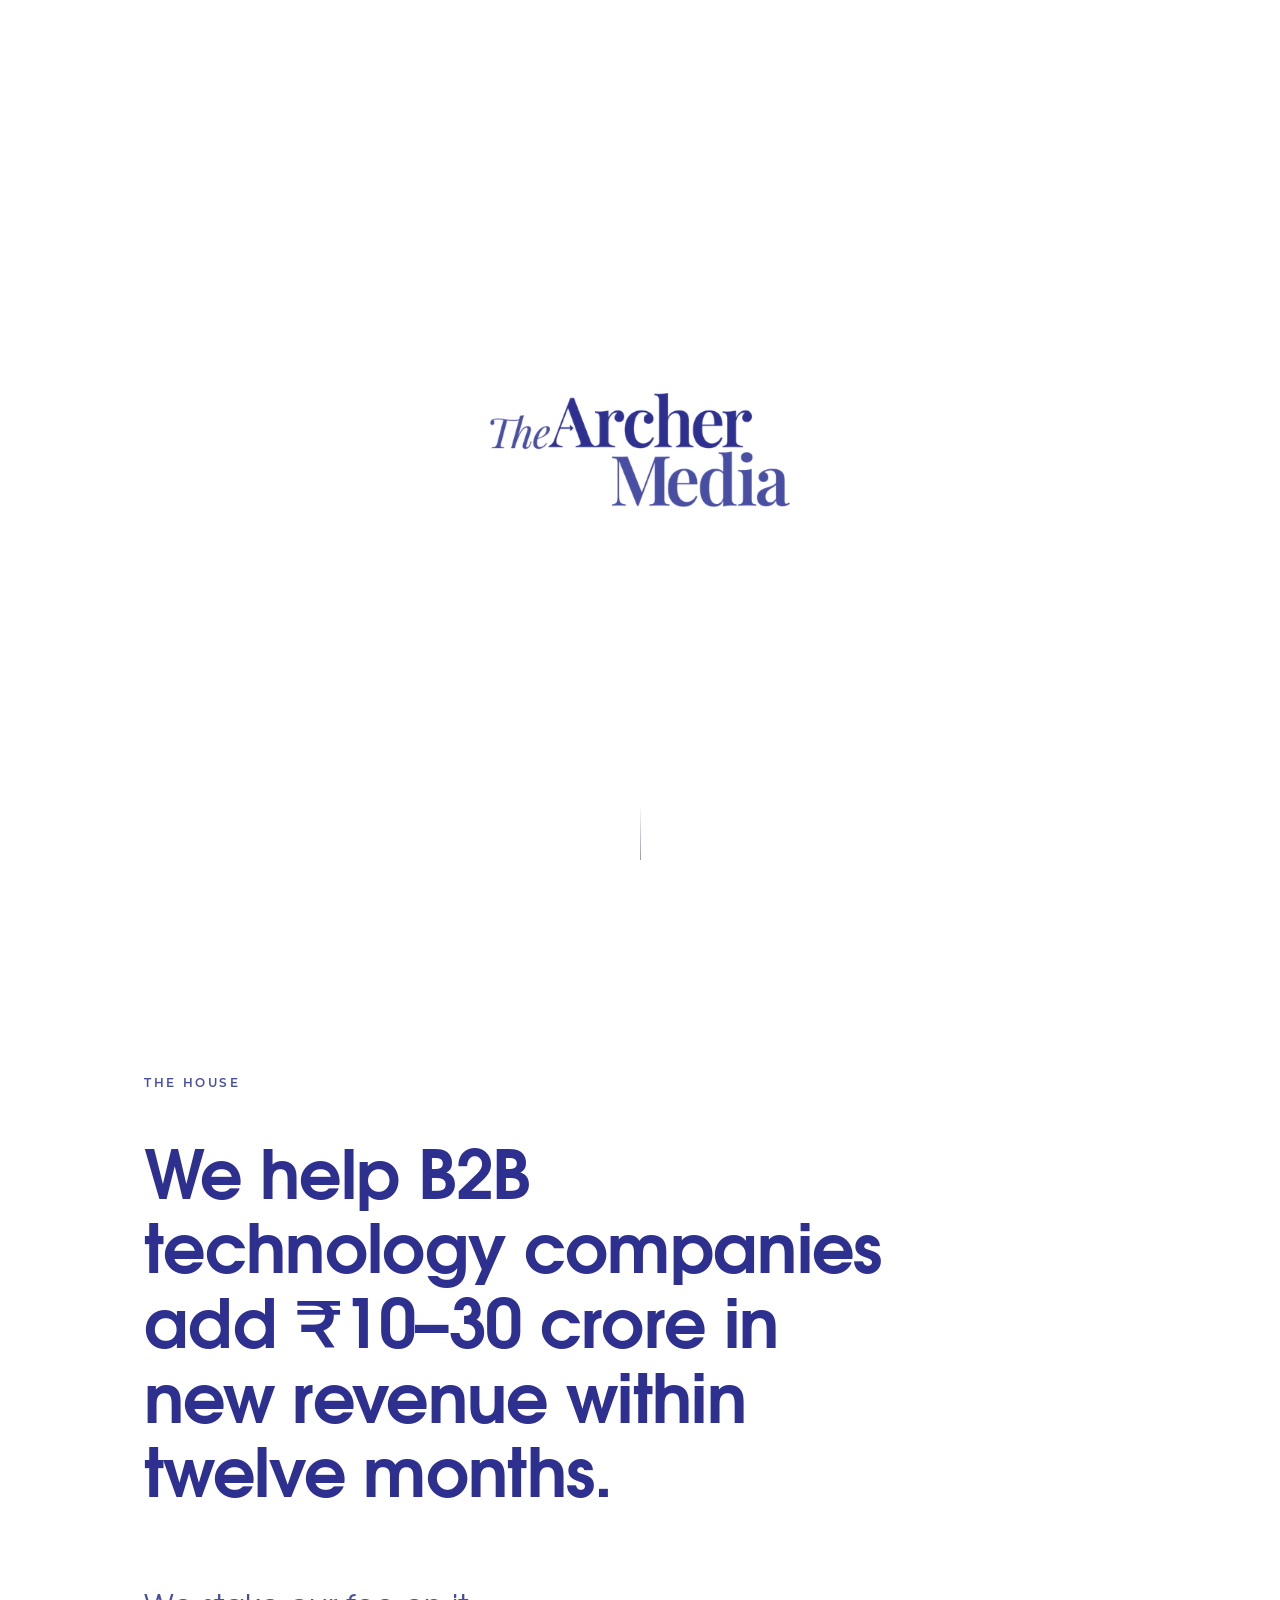
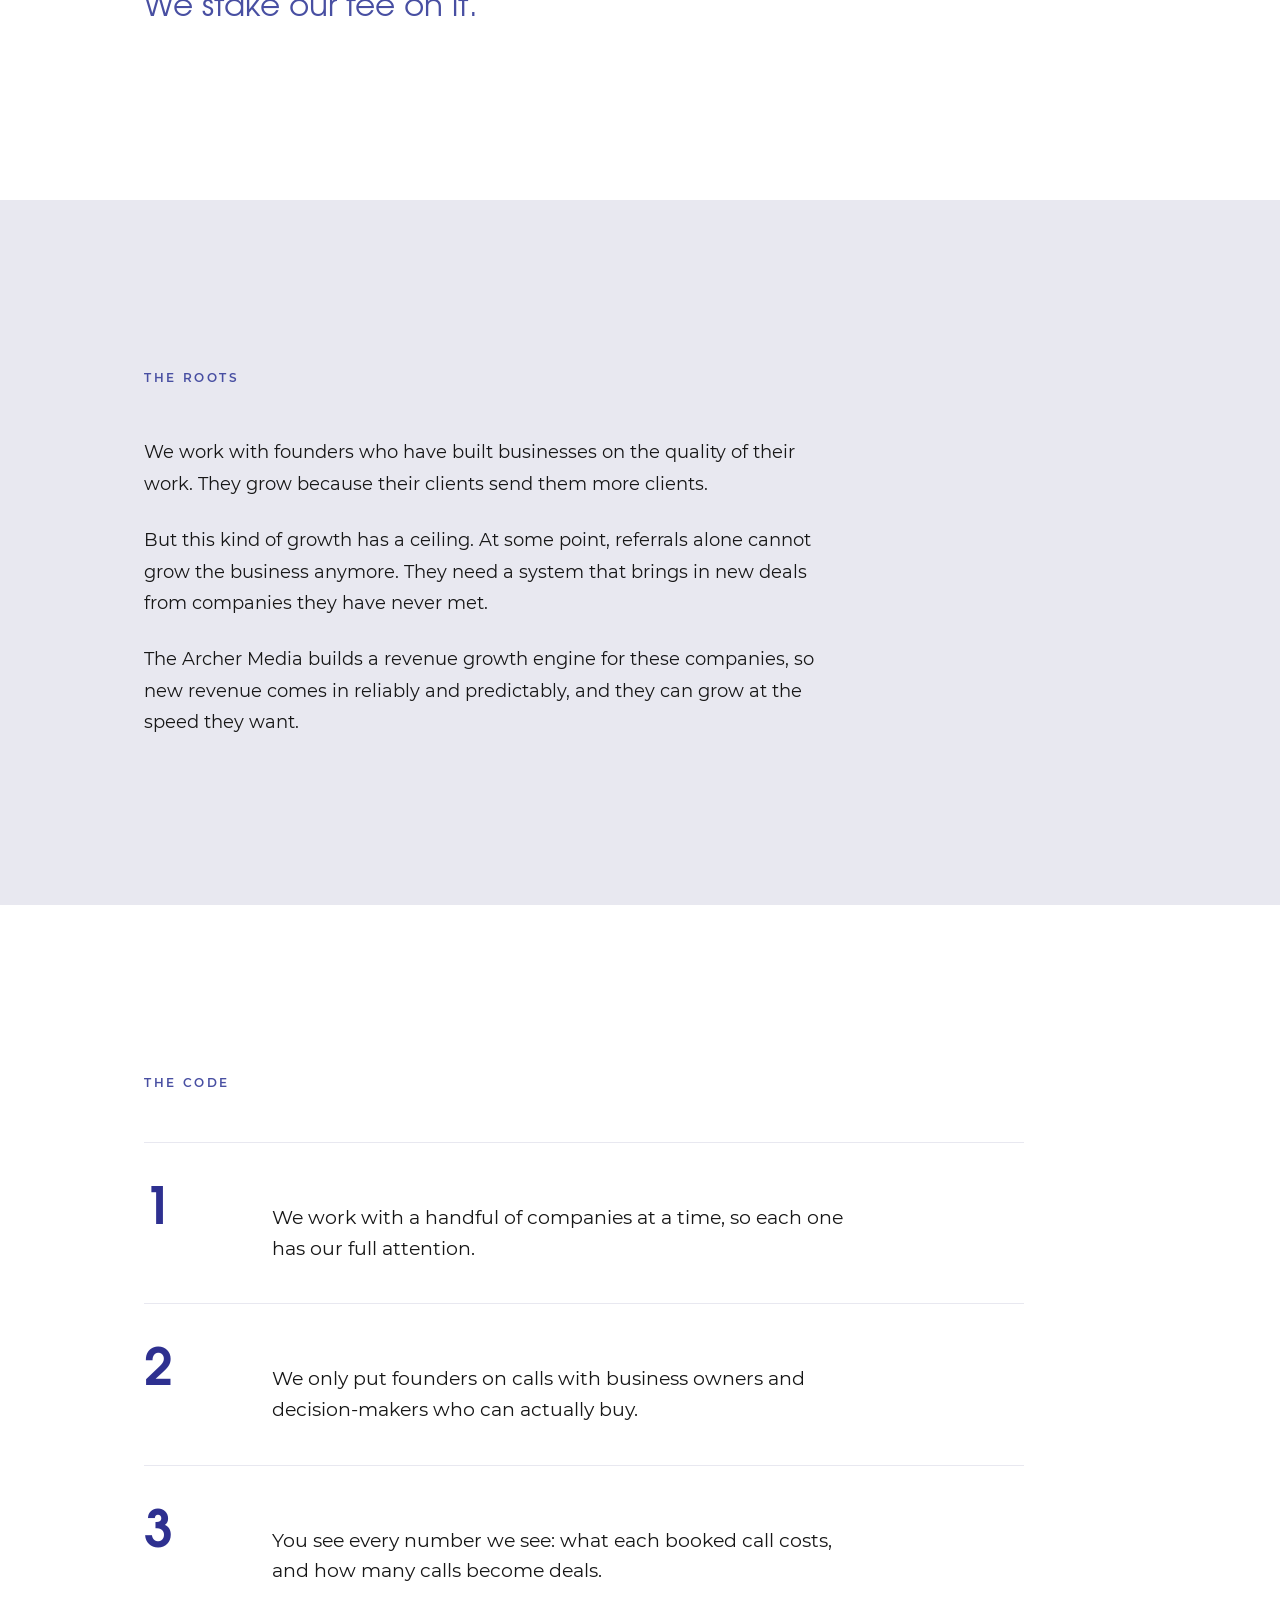
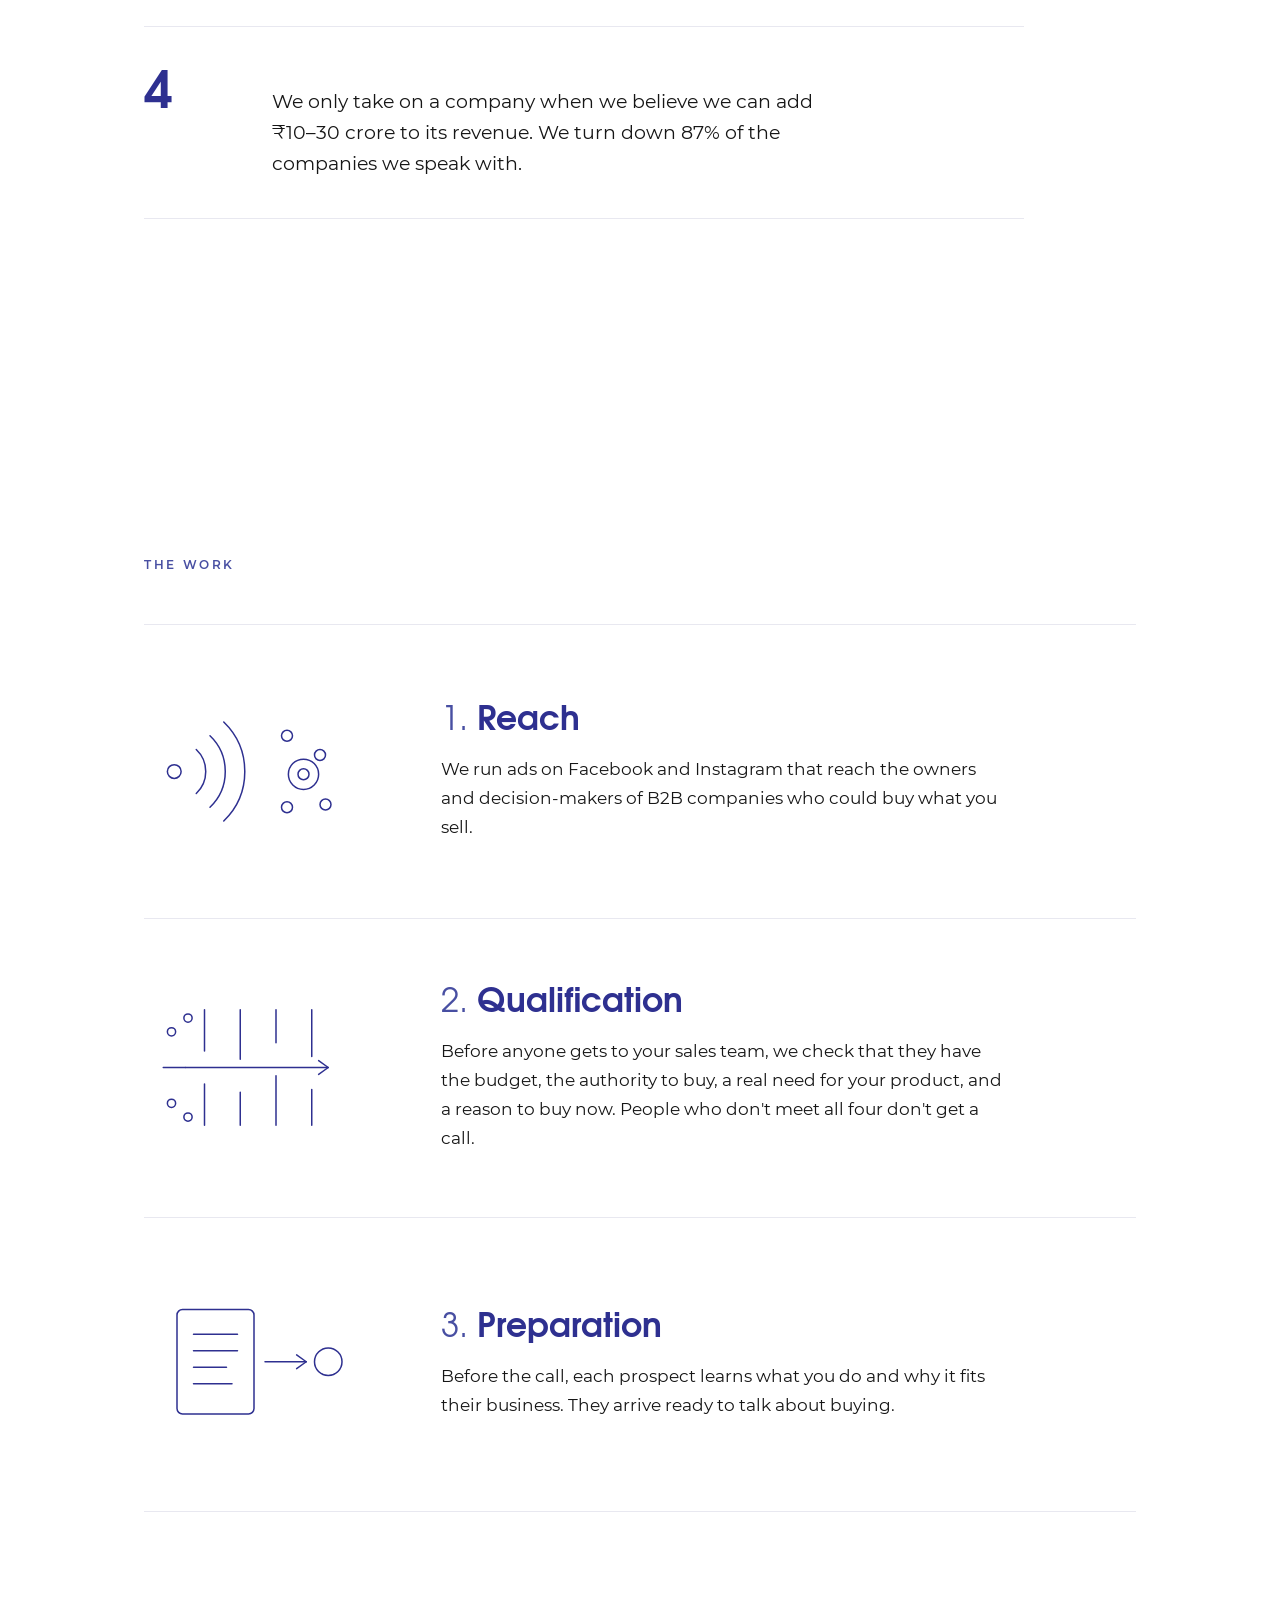
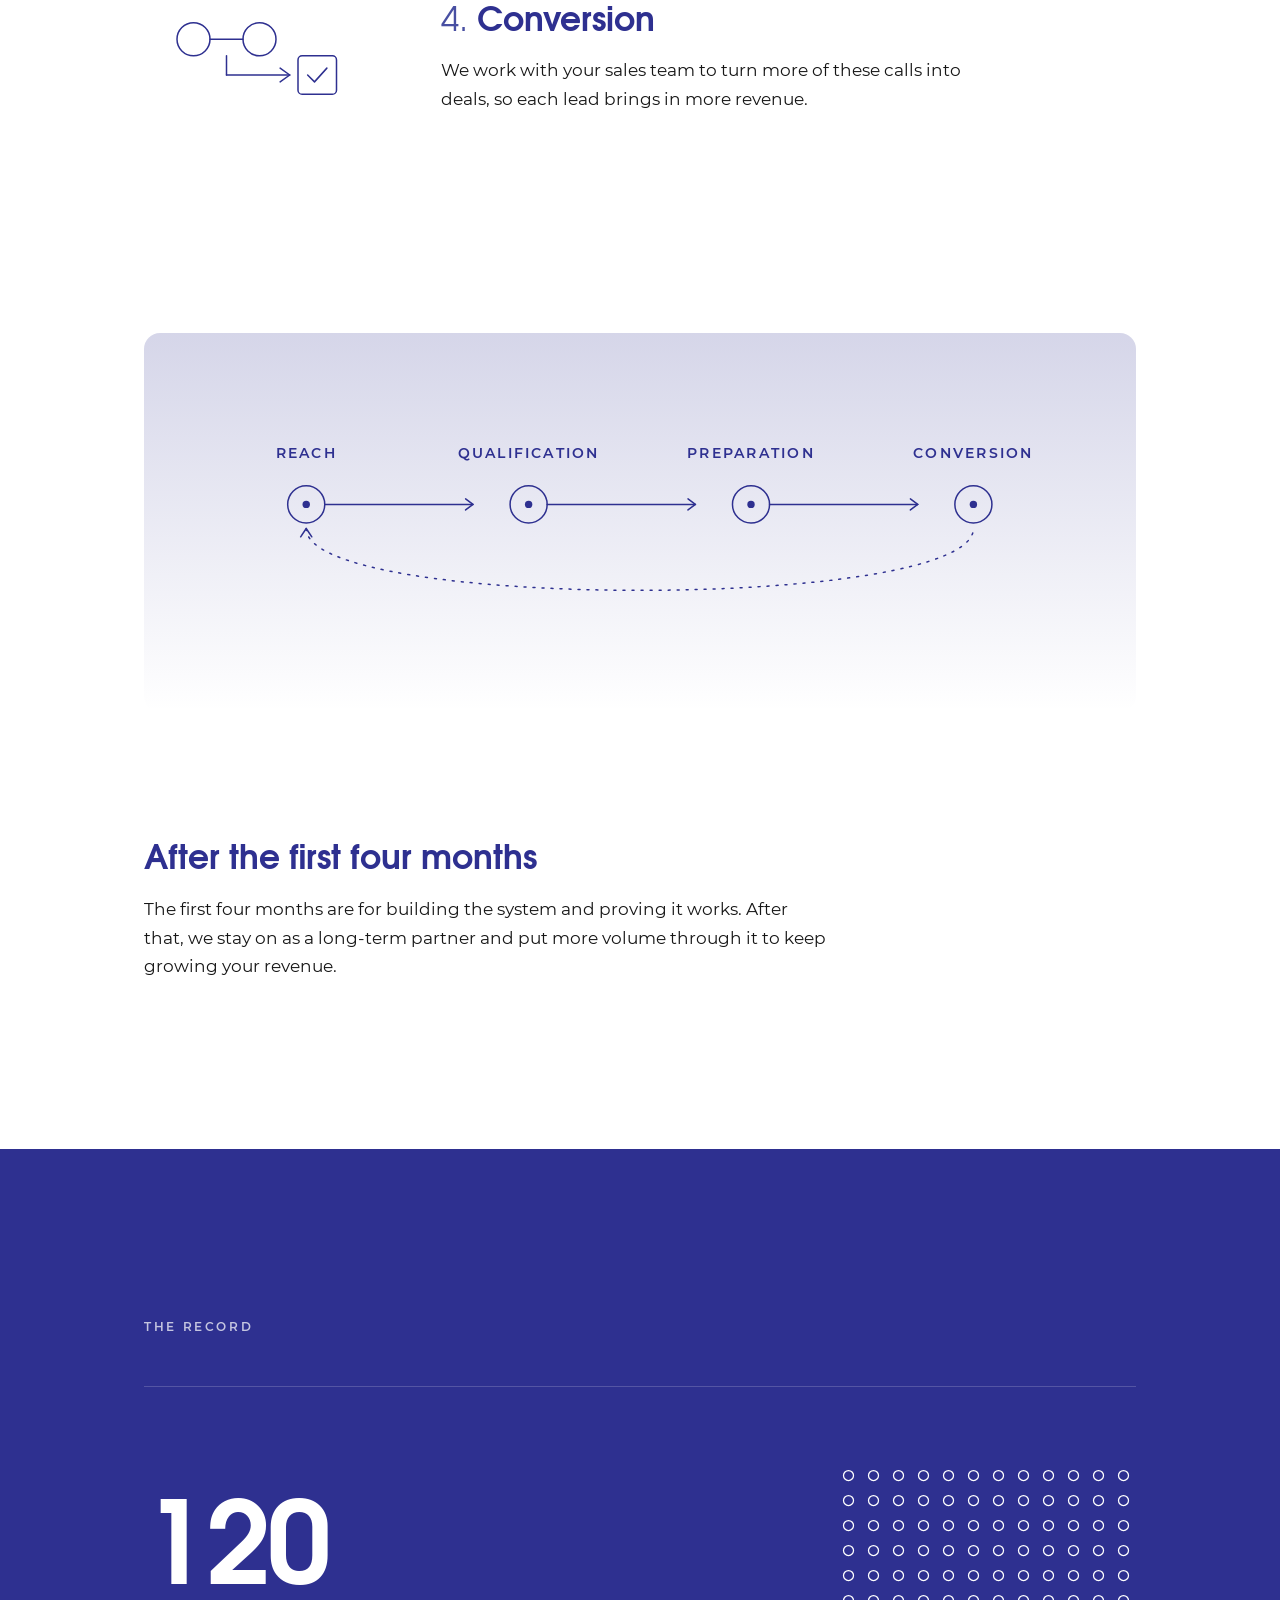
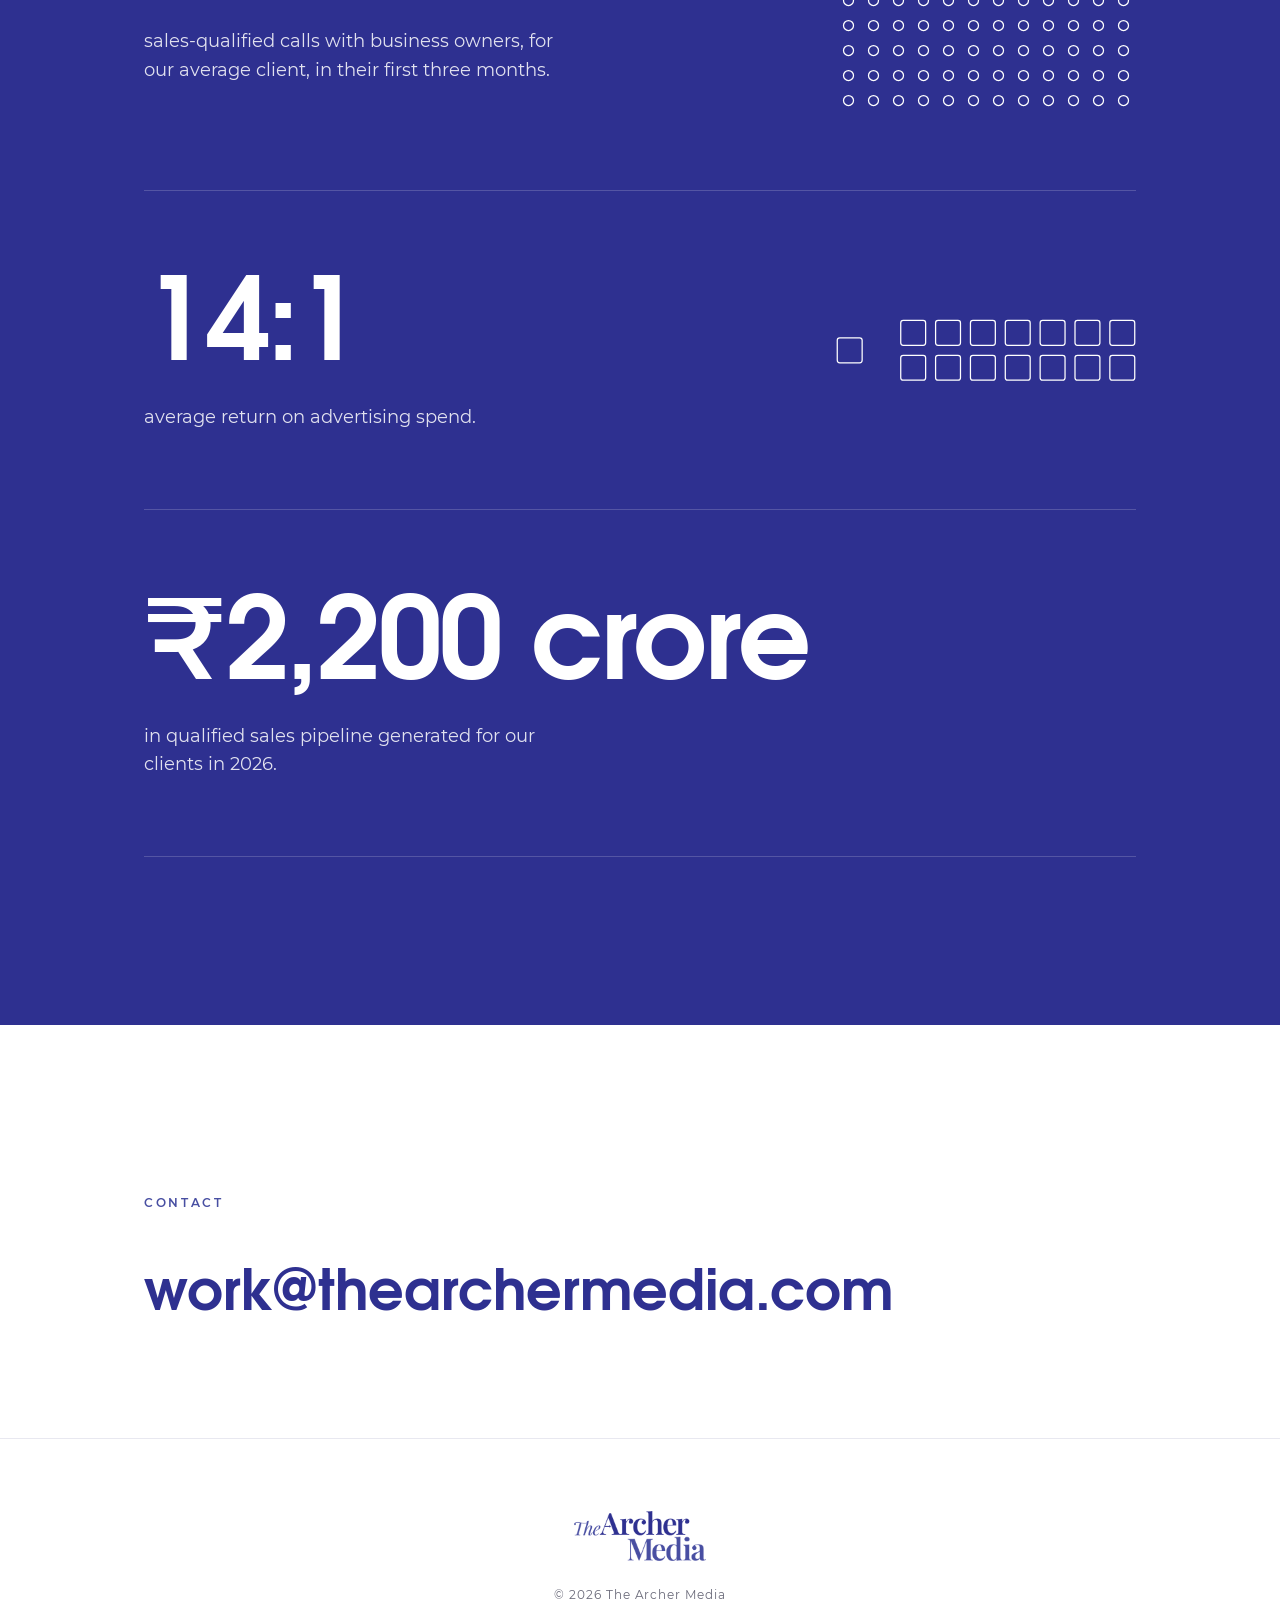
==== site/index.html @ 0aea08b3 "Add The Archer Media website Static single page built on the brand system: threshold, the house, the" ====
<!doctype html>
<html lang="en-IN">
<head>
  <meta charset="utf-8">
  <meta name="viewport" content="width=device-width, initial-scale=1">
  <title>The Archer Media</title>
  <meta name="description" content="We help B2B technology companies add ₹10–30 crore in new revenue within twelve months.">
  <link rel="preload" href="fonts/Evolventa-Bold.woff" as="font" type="font/woff" crossorigin>
  <link rel="preload" href="fonts/Montserrat-Regular.woff2" as="font" type="font/woff2" crossorigin>
  <link rel="stylesheet" href="styles.css">
  <script>document.documentElement.classList.add('js');</script>
</head>
<body>

  <!-- 0. Threshold -->
  <header class="threshold">
    <h1 class="threshold__mark">
      <img src="assets/logo.png" alt="The Archer Media" width="400" height="151">
    </h1>
    <span class="threshold__cue" aria-hidden="true"></span>
  </header>

  <main>

    <!-- 1. The house -->
    <section class="section section--house" aria-labelledby="house-title">
      <div class="container reveal">
        <p class="eyebrow">The house</p>
        <h2 id="house-title" class="statement">We help B2B technology companies add <span class="nowrap">₹10–30&nbsp;crore</span> in new revenue within twelve&nbsp;months.</h2>
        <p class="commitment">We stake our fee on it.</p>
      </div>
    </section>

    <!-- 2. The roots -->
    <section class="section section--tint" aria-labelledby="roots-title">
      <div class="container reveal">
        <p class="eyebrow" id="roots-title">The roots</p>
        <div class="prose">
          <p>We work with founders who have built businesses on the quality of their work. They grow because their clients send them more clients.</p>
          <p>But this kind of growth has a ceiling. At some point, referrals alone cannot grow the business anymore. They need a system that brings in new deals from companies they have never met.</p>
          <p>The Archer Media builds a revenue growth engine for these companies, so new revenue comes in reliably and predictably, and they can grow at the speed they want.</p>
        </div>
      </div>
    </section>

    <!-- 3. The code -->
    <section class="section" aria-labelledby="code-title">
      <div class="container reveal">
        <p class="eyebrow" id="code-title">The code</p>
        <ol class="code">
          <li><span class="code__num" aria-hidden="true">1</span><p>We work with a handful of companies at a time, so each one has our full attention.</p></li>
          <li><span class="code__num" aria-hidden="true">2</span><p>We only put founders on calls with business owners and decision-makers who can actually buy.</p></li>
          <li><span class="code__num" aria-hidden="true">3</span><p>You see every number we see: what each booked call costs, and how many calls become deals.</p></li>
          <li><span class="code__num" aria-hidden="true">4</span><p>We only take on a company when we believe we can add <span class="nowrap">₹10–30&nbsp;crore</span> to its revenue. We turn down 87% of the companies we speak with.</p></li>
        </ol>
      </div>
    </section>

    <!-- 4. The work -->
    <section class="section section--work" aria-labelledby="work-title">
      <div class="container">
        <p class="eyebrow reveal" id="work-title">The work</p>

        <ol class="stages">
          <li class="stage reveal">
            <svg class="drawing" viewBox="0 0 160 120" aria-hidden="true">
              <!-- Reach: a source sending out arcs toward a field of companies, one of which is singled out -->
              <circle cx="22" cy="60" r="5"/>
              <path d="M38 44a22 22 0 0 1 0 32"/>
              <path d="M48 34a36 36 0 0 1 0 52"/>
              <path d="M58 24a50 50 0 0 1 0 72"/>
              <circle cx="104" cy="34" r="4"/>
              <circle cx="128" cy="48" r="4"/>
              <circle cx="104" cy="86" r="4"/>
              <circle cx="132" cy="84" r="4"/>
              <circle cx="116" cy="62" r="4"/>
              <circle cx="116" cy="62" r="11"/>
            </svg>
            <div class="stage__text">
              <h3><span class="stage__num">1.</span> Reach</h3>
              <p>We run ads on Facebook and Instagram that reach the owners and decision-makers of B2B companies who could buy what you sell.</p>
            </div>
          </li>

          <li class="stage reveal">
            <svg class="drawing" viewBox="0 0 160 120" aria-hidden="true">
              <!-- Qualification: four gates; only one path passes through all four -->
              <path d="M44 18v30M44 72v30"/>
              <path d="M70 18v36M70 78v24"/>
              <path d="M96 18v24M96 66v36"/>
              <path d="M122 18v34M122 76v26"/>
              <path d="M14 60h16"/>
              <path d="M30 60h104" class="drawing__path"/>
              <path d="M134 60l-7-5M134 60l-7 5"/>
              <circle cx="20" cy="34" r="3"/>
              <circle cx="20" cy="86" r="3"/>
              <circle cx="32" cy="24" r="3"/>
              <circle cx="32" cy="96" r="3"/>
            </svg>
            <div class="stage__text">
              <h3><span class="stage__num">2.</span> Qualification</h3>
              <p>Before anyone gets to your sales team, we check that they have the budget, the authority to buy, a real need for your product, and a reason to buy now. People who don't meet all four don't get a call.</p>
            </div>
          </li>

          <li class="stage reveal">
            <svg class="drawing" viewBox="0 0 160 120" aria-hidden="true">
              <!-- Preparation: a page of understanding passed to the prospect -->
              <rect x="24" y="20" width="56" height="76" rx="4"/>
              <path d="M36 38h32M36 50h32M36 62h24M36 74h28"/>
              <path d="M88 58h30"/>
              <path d="M118 58l-7-5M118 58l-7 5"/>
              <circle cx="134" cy="58" r="10"/>
            </svg>
            <div class="stage__text">
              <h3><span class="stage__num">3.</span> Preparation</h3>
              <p>Before the call, each prospect learns what you do and why it fits their business. They arrive ready to talk about buying.</p>
            </div>
          </li>

          <li class="stage reveal">
            <svg class="drawing" viewBox="0 0 160 120" aria-hidden="true">
              <!-- Conversion: a call between two parties becomes a deal -->
              <circle cx="36" cy="46" r="12"/>
              <circle cx="84" cy="46" r="12"/>
              <path d="M48 46h24"/>
              <path d="M60 58v14"/>
              <path d="M60 72h46"/>
              <path d="M106 72l-7-5M106 72l-7 5"/>
              <rect x="112" y="58" width="28" height="28" rx="3"/>
              <path d="M119 72l5 5 9-10"/>
            </svg>
            <div class="stage__text">
              <h3><span class="stage__num">4.</span> Conversion</h3>
              <p>We work with your sales team to turn more of these calls into deals, so each lead brings in more revenue.</p>
            </div>
          </li>
        </ol>

        <div class="mechanism reveal">
          <!-- The whole engine: four stations on one line, with the return loop for ongoing volume -->
          <svg class="mechanism__wide drawing" viewBox="0 0 960 220" role="img" aria-label="Reach, Qualification, Preparation and Conversion connected in one line, with a loop from Conversion back to Reach.">
            <path d="M120 116 C 120 205, 840 205, 840 116" class="drawing__loop"/>
            <path d="M120 116l-6 9M120 116l6 9"/>
            <path d="M140 90h160M380 90h160M620 90h160"/>
            <path d="M300 90l-8-6M300 90l-8 6M540 90l-8-6M540 90l-8 6M780 90l-8-6M780 90l-8 6"/>
            <circle cx="120" cy="90" r="20"/>
            <circle cx="360" cy="90" r="20"/>
            <circle cx="600" cy="90" r="20"/>
            <circle cx="840" cy="90" r="20"/>
            <circle cx="120" cy="90" r="4" class="drawing__dot"/>
            <circle cx="360" cy="90" r="4" class="drawing__dot"/>
            <circle cx="600" cy="90" r="4" class="drawing__dot"/>
            <circle cx="840" cy="90" r="4" class="drawing__dot"/>
            <text x="120" y="40">Reach</text>
            <text x="360" y="40">Qualification</text>
            <text x="600" y="40">Preparation</text>
            <text x="840" y="40">Conversion</text>
          </svg>
          <svg class="mechanism__narrow drawing" viewBox="0 0 320 530" role="img" aria-label="Reach, Qualification, Preparation and Conversion connected in one line, with a loop from Conversion back to Reach.">
            <path d="M80 460 C 14 460, 14 70, 80 70" class="drawing__loop"/>
            <path d="M80 70l-9-6M80 70l-9 6"/>
            <path d="M100 90v90M100 180l-6-8M100 180l6-8"/>
            <path d="M100 220v90M100 310l-6-8M100 310l6-8"/>
            <path d="M100 350v90M100 440l-6-8M100 440l6-8"/>
            <circle cx="100" cy="70" r="20"/>
            <circle cx="100" cy="70" r="4" class="drawing__dot"/>
            <circle cx="100" cy="200" r="20"/>
            <circle cx="100" cy="200" r="4" class="drawing__dot"/>
            <circle cx="100" cy="330" r="20"/>
            <circle cx="100" cy="330" r="4" class="drawing__dot"/>
            <circle cx="100" cy="460" r="20"/>
            <circle cx="100" cy="460" r="4" class="drawing__dot"/>
            <text x="140" y="76" class="left">Reach</text>
            <text x="140" y="206" class="left">Qualification</text>
            <text x="140" y="336" class="left">Preparation</text>
            <text x="140" y="466" class="left">Conversion</text>
          </svg>
        </div>

        <div class="after reveal">
          <h3>After the first four months</h3>
          <p>The first four months are for building the system and proving it works. After that, we stay on as a long-term partner and put more volume through it to keep growing your revenue.</p>
        </div>
      </div>
    </section>

    <!-- 5. The record -->
    <section class="section section--indigo" aria-labelledby="record-title">
      <div class="container">
        <p class="eyebrow eyebrow--light reveal" id="record-title">The record</p>

        <div class="record">
          <div class="figure reveal">
            <div class="figure__text">
              <p class="figure__number">120</p>
              <p class="figure__label">sales-qualified calls with business owners, for our average client, in their first three months.</p>
            </div>
            <svg class="figure__picto picto-grid" viewBox="0 0 240 200" role="img" aria-label="120 marks, one for each call."><circle cx="10" cy="10" r="4"/><circle cx="30" cy="10" r="4"/><circle cx="50" cy="10" r="4"/><circle cx="70" cy="10" r="4"/><circle cx="90" cy="10" r="4"/><circle cx="110" cy="10" r="4"/><circle cx="130" cy="10" r="4"/><circle cx="150" cy="10" r="4"/><circle cx="170" cy="10" r="4"/><circle cx="190" cy="10" r="4"/><circle cx="210" cy="10" r="4"/><circle cx="230" cy="10" r="4"/><circle cx="10" cy="30" r="4"/><circle cx="30" cy="30" r="4"/><circle cx="50" cy="30" r="4"/><circle cx="70" cy="30" r="4"/><circle cx="90" cy="30" r="4"/><circle cx="110" cy="30" r="4"/><circle cx="130" cy="30" r="4"/><circle cx="150" cy="30" r="4"/><circle cx="170" cy="30" r="4"/><circle cx="190" cy="30" r="4"/><circle cx="210" cy="30" r="4"/><circle cx="230" cy="30" r="4"/><circle cx="10" cy="50" r="4"/><circle cx="30" cy="50" r="4"/><circle cx="50" cy="50" r="4"/><circle cx="70" cy="50" r="4"/><circle cx="90" cy="50" r="4"/><circle cx="110" cy="50" r="4"/><circle cx="130" cy="50" r="4"/><circle cx="150" cy="50" r="4"/><circle cx="170" cy="50" r="4"/><circle cx="190" cy="50" r="4"/><circle cx="210" cy="50" r="4"/><circle cx="230" cy="50" r="4"/><circle cx="10" cy="70" r="4"/><circle cx="30" cy="70" r="4"/><circle cx="50" cy="70" r="4"/><circle cx="70" cy="70" r="4"/><circle cx="90" cy="70" r="4"/><circle cx="110" cy="70" r="4"/><circle cx="130" cy="70" r="4"/><circle cx="150" cy="70" r="4"/><circle cx="170" cy="70" r="4"/><circle cx="190" cy="70" r="4"/><circle cx="210" cy="70" r="4"/><circle cx="230" cy="70" r="4"/><circle cx="10" cy="90" r="4"/><circle cx="30" cy="90" r="4"/><circle cx="50" cy="90" r="4"/><circle cx="70" cy="90" r="4"/><circle cx="90" cy="90" r="4"/><circle cx="110" cy="90" r="4"/><circle cx="130" cy="90" r="4"/><circle cx="150" cy="90" r="4"/><circle cx="170" cy="90" r="4"/><circle cx="190" cy="90" r="4"/><circle cx="210" cy="90" r="4"/><circle cx="230" cy="90" r="4"/><circle cx="10" cy="110" r="4"/><circle cx="30" cy="110" r="4"/><circle cx="50" cy="110" r="4"/><circle cx="70" cy="110" r="4"/><circle cx="90" cy="110" r="4"/><circle cx="110" cy="110" r="4"/><circle cx="130" cy="110" r="4"/><circle cx="150" cy="110" r="4"/><circle cx="170" cy="110" r="4"/><circle cx="190" cy="110" r="4"/><circle cx="210" cy="110" r="4"/><circle cx="230" cy="110" r="4"/><circle cx="10" cy="130" r="4"/><circle cx="30" cy="130" r="4"/><circle cx="50" cy="130" r="4"/><circle cx="70" cy="130" r="4"/><circle cx="90" cy="130" r="4"/><circle cx="110" cy="130" r="4"/><circle cx="130" cy="130" r="4"/><circle cx="150" cy="130" r="4"/><circle cx="170" cy="130" r="4"/><circle cx="190" cy="130" r="4"/><circle cx="210" cy="130" r="4"/><circle cx="230" cy="130" r="4"/><circle cx="10" cy="150" r="4"/><circle cx="30" cy="150" r="4"/><circle cx="50" cy="150" r="4"/><circle cx="70" cy="150" r="4"/><circle cx="90" cy="150" r="4"/><circle cx="110" cy="150" r="4"/><circle cx="130" cy="150" r="4"/><circle cx="150" cy="150" r="4"/><circle cx="170" cy="150" r="4"/><circle cx="190" cy="150" r="4"/><circle cx="210" cy="150" r="4"/><circle cx="230" cy="150" r="4"/><circle cx="10" cy="170" r="4"/><circle cx="30" cy="170" r="4"/><circle cx="50" cy="170" r="4"/><circle cx="70" cy="170" r="4"/><circle cx="90" cy="170" r="4"/><circle cx="110" cy="170" r="4"/><circle cx="130" cy="170" r="4"/><circle cx="150" cy="170" r="4"/><circle cx="170" cy="170" r="4"/><circle cx="190" cy="170" r="4"/><circle cx="210" cy="170" r="4"/><circle cx="230" cy="170" r="4"/><circle cx="10" cy="190" r="4"/><circle cx="30" cy="190" r="4"/><circle cx="50" cy="190" r="4"/><circle cx="70" cy="190" r="4"/><circle cx="90" cy="190" r="4"/><circle cx="110" cy="190" r="4"/><circle cx="130" cy="190" r="4"/><circle cx="150" cy="190" r="4"/><circle cx="170" cy="190" r="4"/><circle cx="190" cy="190" r="4"/><circle cx="210" cy="190" r="4"/><circle cx="230" cy="190" r="4"/></svg>
          </div>

          <div class="figure reveal">
            <div class="figure__text">
              <p class="figure__number">14:1</p>
              <p class="figure__label">average return on advertising spend.</p>
            </div>
            <svg class="figure__picto picto-ratio" viewBox="0 0 241 68" role="img" aria-label="One square beside fourteen squares of the same size."><rect x="1" y="24" width="20" height="20" rx="2"/><rect x="52" y="10" width="20" height="20" rx="2"/><rect x="80" y="10" width="20" height="20" rx="2"/><rect x="108" y="10" width="20" height="20" rx="2"/><rect x="136" y="10" width="20" height="20" rx="2"/><rect x="164" y="10" width="20" height="20" rx="2"/><rect x="192" y="10" width="20" height="20" rx="2"/><rect x="220" y="10" width="20" height="20" rx="2"/><rect x="52" y="38" width="20" height="20" rx="2"/><rect x="80" y="38" width="20" height="20" rx="2"/><rect x="108" y="38" width="20" height="20" rx="2"/><rect x="136" y="38" width="20" height="20" rx="2"/><rect x="164" y="38" width="20" height="20" rx="2"/><rect x="192" y="38" width="20" height="20" rx="2"/><rect x="220" y="38" width="20" height="20" rx="2"/></svg>
          </div>

          <div class="figure figure--solo reveal">
            <div class="figure__text">
              <p class="figure__number">₹2,200&nbsp;crore</p>
              <p class="figure__label">in qualified sales pipeline generated for our clients in 2026.</p>
            </div>
          </div>
        </div>
      </div>
    </section>

    <!-- 6. Contact -->
    <section class="section section--contact" aria-labelledby="contact-title">
      <div class="container reveal">
        <p class="eyebrow" id="contact-title">Contact</p>
        <p class="email"><a href="mailto:work@thearchermedia.com">work@thearchermedia.com</a></p>
      </div>
    </section>

  </main>

  <footer class="footer">
    <img src="assets/logo.png" alt="The Archer Media" width="400" height="151" class="footer__logo">
    <p class="footer__note">© 2026 The Archer Media</p>
  </footer>

  <script src="script.js"></script>
</body>
</html>
---- site/styles.css ----
/* The Archer Media
   Brand system: Evolventa headings, Montserrat body, indigo and white. */

@font-face {
  font-family: 'Evolventa';
  src: url('fonts/Evolventa-Regular.woff') format('woff');
  font-weight: 400;
  font-style: normal;
  font-display: swap;
}
@font-face {
  font-family: 'Evolventa';
  src: url('fonts/Evolventa-Bold.woff') format('woff');
  font-weight: 700;
  font-style: normal;
  font-display: swap;
}
@font-face {
  font-family: 'Montserrat';
  src: url('fonts/Montserrat-Regular.woff2') format('woff2');
  font-weight: 400;
  font-style: normal;
  font-display: swap;
}
@font-face {
  font-family: 'Montserrat';
  src: url('fonts/Montserrat-Medium.woff2') format('woff2');
  font-weight: 500;
  font-style: normal;
  font-display: swap;
}
@font-face {
  font-family: 'Montserrat';
  src: url('fonts/Montserrat-SemiBold.woff2') format('woff2');
  font-weight: 600;
  font-style: normal;
  font-display: swap;
}

:root {
  --archer-indigo: #2E3090;
  --archer-periwinkle: #484FA2;
  --archer-tint: #E8E8F0;
  --archer-white: #FFFFFF;
  --archer-black: #000000;
  --archer-ink: #161616;
  --archer-gradient: linear-gradient(180deg, rgba(46,48,144,0.20) 0%, rgba(46,48,144,0) 100%);

  /* Montserrat is listed after Evolventa so glyphs Evolventa lacks (such as ₹) fall back to it. */
  --font-heading: 'Evolventa', 'Montserrat', Arial, sans-serif;
  --font-body: 'Montserrat', Arial, sans-serif;

  --gutter: clamp(20px, 5vw, 64px);
  --section-space: clamp(96px, 14vw, 168px);
  --measure: 62ch;
  --stroke: 1.5;
}

*,
*::before,
*::after { box-sizing: border-box; }

html { -webkit-text-size-adjust: 100%; }

body {
  margin: 0;
  background: var(--archer-white);
  color: var(--archer-ink);
  font-family: var(--font-body);
  font-weight: 400;
  font-size: 1.0625rem;
  line-height: 1.7;
  -webkit-font-smoothing: antialiased;
  -moz-osx-font-smoothing: grayscale;
  text-rendering: optimizeLegibility;
}

img, svg { display: block; max-width: 100%; }

h1, h2, h3, h4 {
  font-family: var(--font-heading);
  color: var(--archer-indigo);
  margin: 0;
}

p { margin: 0; }

a { color: inherit; }

::selection { background: var(--archer-indigo); color: var(--archer-white); }

/* Layout */

.container {
  width: 100%;
  max-width: 1120px;
  margin: 0 auto;
  padding: 0 var(--gutter);
}

.section { padding: var(--section-space) 0; }
.section--tint { background: var(--archer-tint); }
.section--indigo { background: var(--archer-indigo); color: var(--archer-white); }

.eyebrow {
  font-family: var(--font-body);
  font-weight: 600;
  font-size: 0.75rem;
  letter-spacing: 0.22em;
  text-transform: uppercase;
  color: var(--archer-periwinkle);
  margin-bottom: clamp(32px, 4vw, 48px);
}
.eyebrow--light { color: rgba(255,255,255,0.72); }

/* 0. Threshold */

.threshold {
  position: relative;
  min-height: 100vh;
  min-height: 100svh;
  display: flex;
  align-items: center;
  justify-content: center;
  padding: var(--gutter);
}
.threshold__mark { margin: 0; }
.threshold__mark img {
  width: clamp(200px, 26vw, 300px);
  height: auto;
}
.threshold__cue {
  position: absolute;
  left: 50%;
  bottom: 40px;
  width: 1px;
  height: 56px;
  background: linear-gradient(180deg, rgba(46,48,144,0) 0%, var(--archer-indigo) 100%);
  opacity: 0.5;
}

/* 1. The house */

.section--house {
  min-height: 100vh;
  min-height: 100svh;
  display: flex;
  align-items: center;
}
.statement {
  font-weight: 700;
  font-size: clamp(2.1rem, 5.2vw, 4.4rem);
  line-height: 1.12;
  letter-spacing: -0.01em;
  max-width: 20ch;
}
.commitment {
  margin-top: clamp(40px, 6vw, 72px);
  font-family: var(--font-heading);
  font-weight: 400;
  font-size: clamp(1.35rem, 2.4vw, 2rem);
  line-height: 1.3;
  color: var(--archer-periwinkle);
}

/* 2. The roots */

.prose { max-width: var(--measure); }
.prose p {
  font-size: clamp(1.0625rem, 1.4vw, 1.25rem);
  line-height: 1.75;
}
.prose p + p { margin-top: 1.4em; }

/* 3. The code */

.code {
  list-style: none;
  margin: 0;
  padding: 0;
  max-width: 880px;
}
.code li {
  display: grid;
  grid-template-columns: clamp(56px, 8vw, 96px) 1fr;
  align-items: baseline;
  gap: 0 clamp(16px, 3vw, 32px);
  padding: clamp(28px, 3.5vw, 40px) 0;
  border-top: 1px solid var(--archer-tint);
}
.code li:last-child { border-bottom: 1px solid var(--archer-tint); }
.code__num {
  font-family: var(--font-heading);
  font-weight: 700;
  font-size: clamp(2.25rem, 4vw, 3.25rem);
  line-height: 1;
  color: var(--archer-indigo);
}
.code p {
  font-size: clamp(1.0625rem, 1.5vw, 1.3rem);
  line-height: 1.6;
  max-width: 44ch;
}

/* Line drawings (shared style) */

.drawing {
  fill: none;
  stroke: var(--archer-indigo);
  stroke-width: var(--stroke);
  stroke-linecap: round;
  stroke-linejoin: round;
  vector-effect: non-scaling-stroke;
}
.drawing * { vector-effect: non-scaling-stroke; }
.drawing__dot { fill: var(--archer-indigo); stroke: none; }
.drawing__loop { stroke-dasharray: 2 7; }
.drawing text {
  fill: var(--archer-indigo);
  stroke: none;
  font-family: var(--font-body);
  font-weight: 600;
  font-size: 15px;
  letter-spacing: 0.16em;
  text-transform: uppercase;
  text-anchor: middle;
}
.drawing text.left { text-anchor: start; }

/* 4. The work */

.stages {
  list-style: none;
  margin: 0;
  padding: 0;
}
.stage {
  display: grid;
  grid-template-columns: minmax(140px, 220px) 1fr;
  gap: clamp(28px, 6vw, 96px);
  align-items: center;
  padding: clamp(40px, 5vw, 64px) 0;
  border-top: 1px solid var(--archer-tint);
}
.stage .drawing { width: 100%; height: auto; }
.stage__text h3 {
  font-weight: 700;
  font-size: clamp(1.6rem, 2.6vw, 2.25rem);
  line-height: 1.15;
  margin-bottom: 16px;
}
.stage__num { color: var(--archer-periwinkle); font-weight: 400; }
.stage__text p {
  max-width: 52ch;
  font-size: clamp(1.0625rem, 1.3vw, 1.175rem);
}

.mechanism {
  margin-top: clamp(72px, 10vw, 128px);
  padding: clamp(48px, 7vw, 88px) clamp(16px, 4vw, 56px);
  background: var(--archer-gradient);
  border-radius: 16px;
}
.mechanism svg { width: 100%; height: auto; margin: 0 auto; }
.mechanism__narrow { display: none; max-width: 320px; }

.after {
  margin-top: clamp(72px, 10vw, 128px);
  max-width: var(--measure);
}
.after h3 {
  font-weight: 700;
  font-size: clamp(1.6rem, 2.6vw, 2.25rem);
  line-height: 1.15;
  margin-bottom: 16px;
}
.after p { font-size: clamp(1.0625rem, 1.3vw, 1.175rem); }

/* 5. The record */

.record { display: grid; gap: 0; }
.figure {
  display: grid;
  grid-template-columns: 1fr minmax(200px, 300px);
  gap: clamp(32px, 6vw, 96px);
  align-items: center;
  padding: clamp(48px, 6vw, 80px) 0;
  border-top: 1px solid rgba(255,255,255,0.18);
}
.figure:last-child { border-bottom: 1px solid rgba(255,255,255,0.18); }
.figure--solo { grid-template-columns: 1fr; }
.figure__number {
  font-family: var(--font-heading);
  font-weight: 700;
  font-size: clamp(3.5rem, 9vw, 7.5rem);
  line-height: 1;
  letter-spacing: -0.02em;
  color: var(--archer-white);
}
.figure__label {
  margin-top: 20px;
  max-width: 36ch;
  font-size: clamp(1.0625rem, 1.4vw, 1.25rem);
  line-height: 1.6;
  color: rgba(255,255,255,0.86);
}
.figure__picto {
  width: 100%;
  height: auto;
  fill: none;
  stroke: var(--archer-white);
  stroke-width: 1.25;
  vector-effect: non-scaling-stroke;
}
.figure__picto * { vector-effect: non-scaling-stroke; }

/* 6. Contact */

.section--contact { padding-bottom: clamp(72px, 9vw, 112px); }
.email {
  font-family: var(--font-heading);
  font-weight: 700;
  font-size: clamp(1.6rem, 4.4vw, 3.5rem);
  line-height: 1.15;
  overflow-wrap: anywhere;
}
.email a {
  color: var(--archer-indigo);
  text-decoration: none;
  background-image: linear-gradient(var(--archer-periwinkle), var(--archer-periwinkle));
  background-size: 0% 1px;
  background-position: 0 100%;
  background-repeat: no-repeat;
  transition: background-size 600ms ease, color 300ms ease;
}
.email a:hover,
.email a:focus-visible { color: var(--archer-periwinkle); background-size: 100% 1px; }
.email a:focus-visible { outline: 2px solid var(--archer-periwinkle); outline-offset: 6px; border-radius: 4px; }

.footer {
  padding: clamp(40px, 6vw, 72px) var(--gutter) clamp(48px, 6vw, 72px);
  display: flex;
  flex-direction: column;
  align-items: center;
  gap: 24px;
  border-top: 1px solid var(--archer-tint);
}
.footer__logo { width: 132px; height: auto; }
.footer__note {
  font-size: 0.75rem;
  letter-spacing: 0.08em;
  color: #6b6b7a;
}

/* Reveal: a slow fade as each part comes into view. Content stays visible without JavaScript. */

.js .reveal {
  opacity: 0;
  transform: translateY(14px);
  transition: opacity 1200ms ease, transform 1200ms ease;
}
.js .reveal.is-visible { opacity: 1; transform: none; }

@media (prefers-reduced-motion: reduce) {
  .js .reveal { opacity: 1; transform: none; transition: none; }
  .email a { transition: none; }
}

/* Narrow screens */

@media (max-width: 760px) {
  .stage { grid-template-columns: 1fr; gap: 24px; }
  .stage .drawing { max-width: 180px; }
  .mechanism__wide { display: none; }
  .mechanism__narrow { display: block; }
  .figure { grid-template-columns: 1fr; gap: 36px; }
  .figure__picto { max-width: 280px; }
}

.nowrap { white-space: nowrap; }
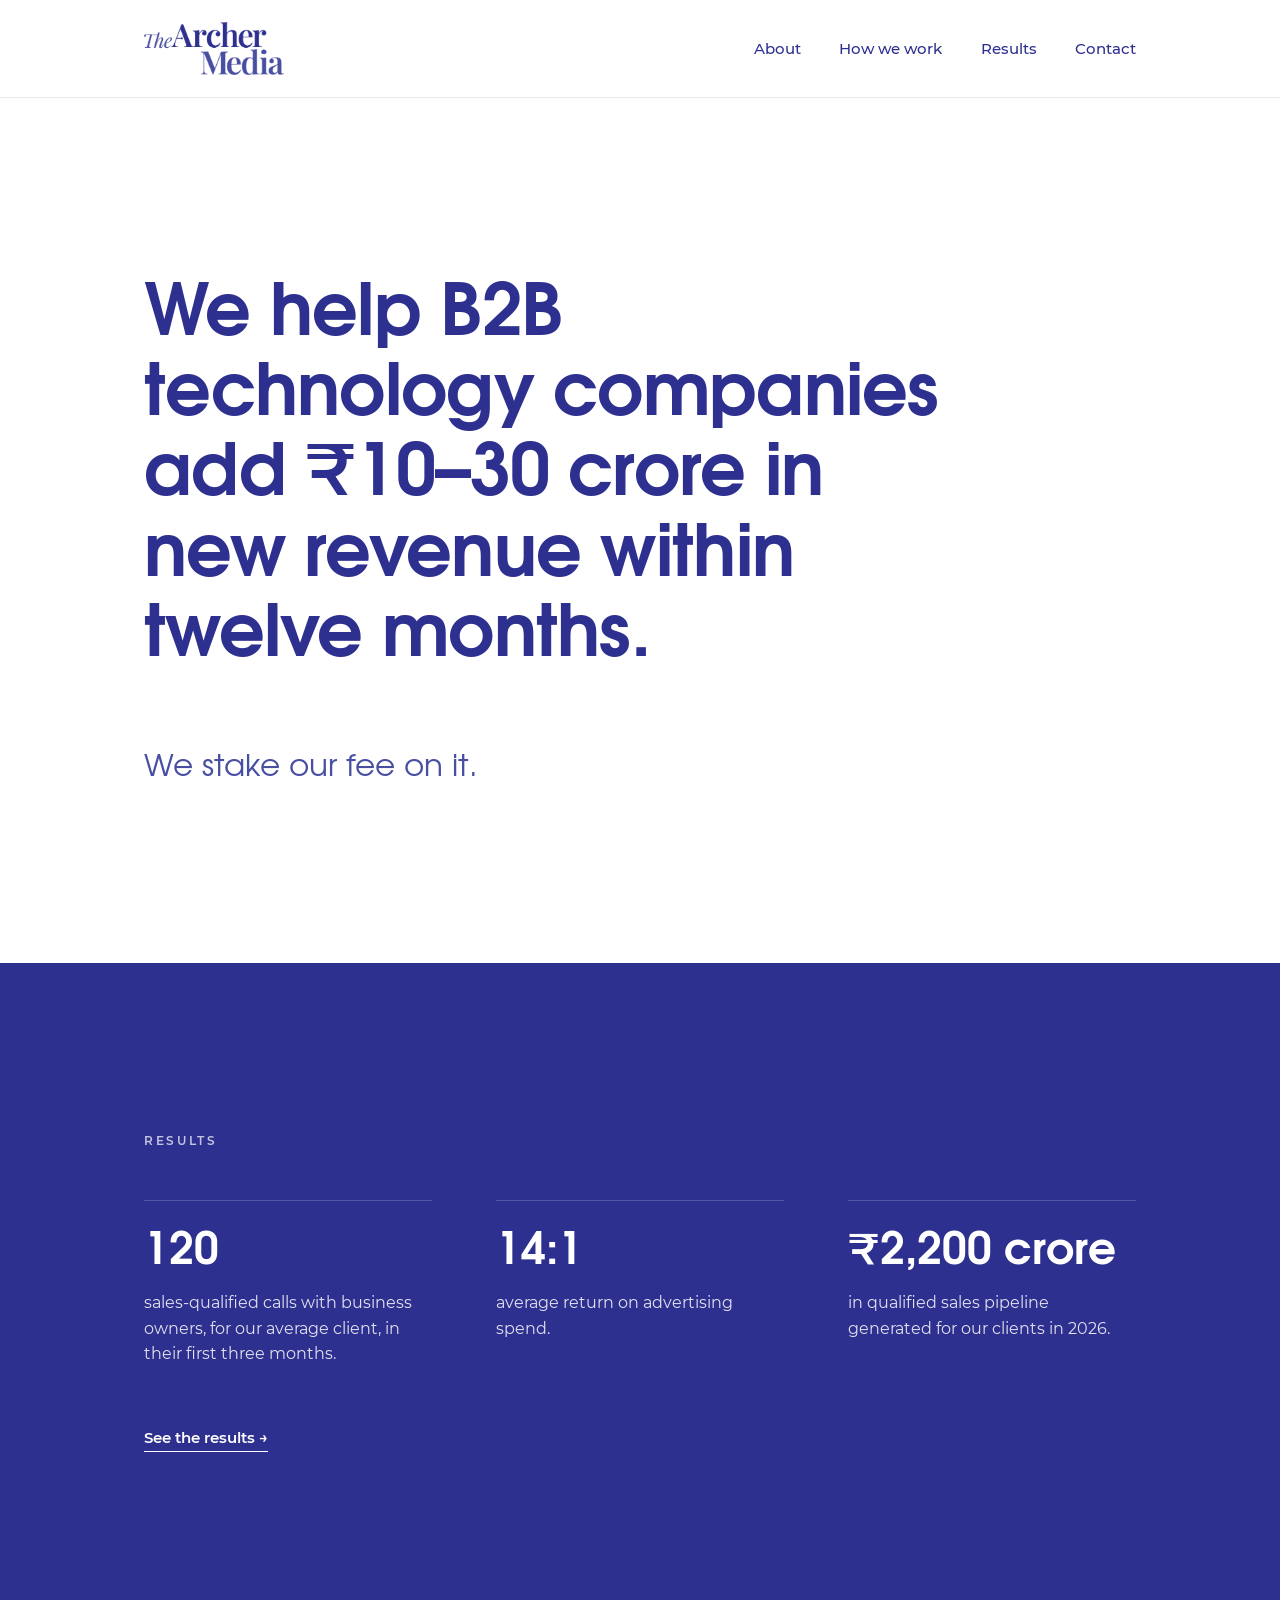
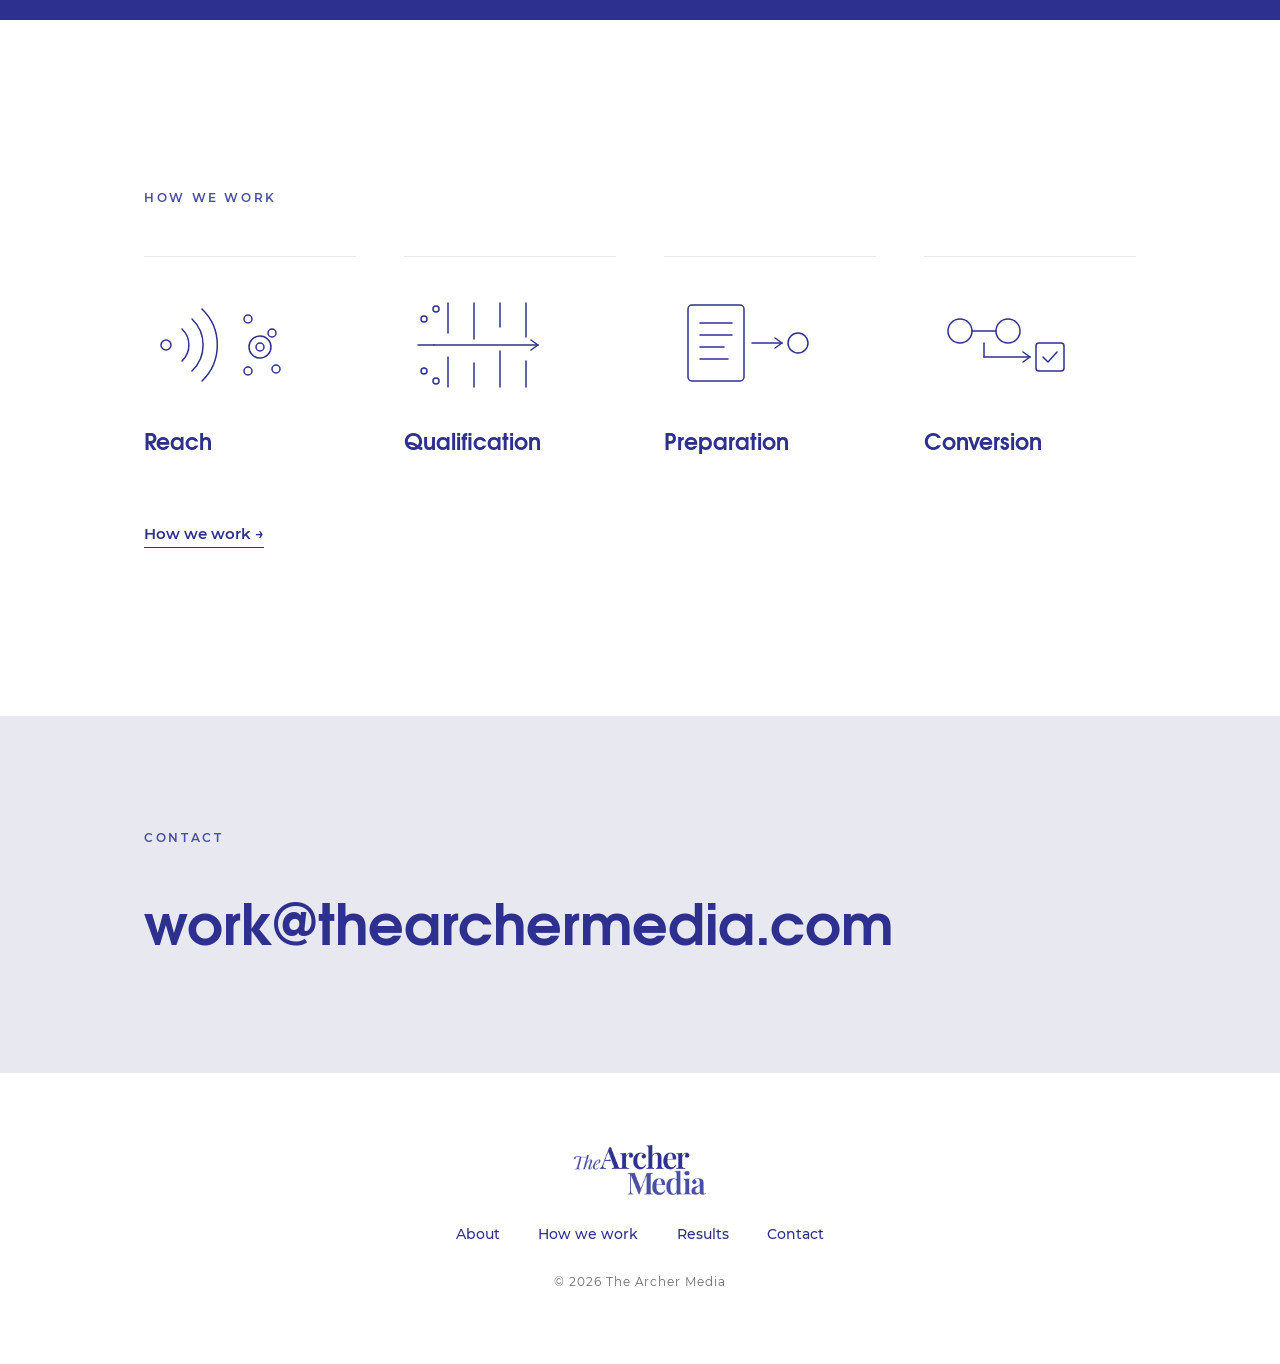
==== commit 317ad29b: "Split the site into five pages Home, About, How we work, Results and Contact, with a shared header m" ====
--- a/site/index.html
+++ b/site/index.html
@@ -12,57 +12,54 @@
 </head>
 <body>
 
-  <!-- 0. Threshold -->
-  <header class="threshold">
-    <h1 class="threshold__mark">
-      <img src="assets/logo.png" alt="The Archer Media" width="400" height="151">
-    </h1>
-    <span class="threshold__cue" aria-hidden="true"></span>
+  <header class="site-header">
+    <div class="container site-header__inner">
+      <a class="site-header__logo" href="./"><img src="assets/logo.png" alt="The Archer Media" width="400" height="151"></a>
+      <nav aria-label="Main">
+        <ul class="nav">
+        <li><a href="about/">About</a></li>
+        <li><a href="how-we-work/">How we work</a></li>
+        <li><a href="results/">Results</a></li>
+        <li><a href="contact/">Contact</a></li>
+        </ul>
+      </nav>
+    </div>
   </header>
 
   <main>
-
-    <!-- 1. The house -->
-    <section class="section section--house" aria-labelledby="house-title">
+    <section class="section section--house section--home" aria-labelledby="house-title">
       <div class="container reveal">
-        <p class="eyebrow">The house</p>
-        <h2 id="house-title" class="statement">We help B2B technology companies add <span class="nowrap">₹10–30&nbsp;crore</span> in new revenue within twelve&nbsp;months.</h2>
+                <h1 id="house-title" class="statement">We help B2B technology companies add <span class="nowrap">₹10–30&nbsp;crore</span> in new revenue within twelve&nbsp;months.</h1>
         <p class="commitment">We stake our fee on it.</p>
       </div>
     </section>
 
-    <!-- 2. The roots -->
-    <section class="section section--tint" aria-labelledby="roots-title">
+    <section class="section section--indigo" aria-labelledby="home-record">
       <div class="container reveal">
-        <p class="eyebrow" id="roots-title">The roots</p>
-        <div class="prose">
-          <p>We work with founders who have built businesses on the quality of their work. They grow because their clients send them more clients.</p>
-          <p>But this kind of growth has a ceiling. At some point, referrals alone cannot grow the business anymore. They need a system that brings in new deals from companies they have never met.</p>
-          <p>The Archer Media builds a revenue growth engine for these companies, so new revenue comes in reliably and predictably, and they can grow at the speed they want.</p>
+        <h2 class="eyebrow eyebrow--light" id="home-record">Results</h2>
+        <div class="summary">
+          <div class="summary__item">
+            <p class="summary__number">120</p>
+            <p class="summary__label">sales-qualified calls with business owners, for our average client, in their first three months.</p>
+          </div>
+          <div class="summary__item">
+            <p class="summary__number">14:1</p>
+            <p class="summary__label">average return on advertising spend.</p>
+          </div>
+          <div class="summary__item">
+            <p class="summary__number">₹2,200 crore</p>
+            <p class="summary__label">in qualified sales pipeline generated for our clients in 2026.</p>
+          </div>
         </div>
+        <p class="more more--light"><a href="results/">See the results</a></p>
       </div>
     </section>
 
-    <!-- 3. The code -->
-    <section class="section" aria-labelledby="code-title">
+    <section class="section" aria-labelledby="home-work">
       <div class="container reveal">
-        <p class="eyebrow" id="code-title">The code</p>
-        <ol class="code">
-          <li><span class="code__num" aria-hidden="true">1</span><p>We work with a handful of companies at a time, so each one has our full attention.</p></li>
-          <li><span class="code__num" aria-hidden="true">2</span><p>We only put founders on calls with business owners and decision-makers who can actually buy.</p></li>
-          <li><span class="code__num" aria-hidden="true">3</span><p>You see every number we see: what each booked call costs, and how many calls become deals.</p></li>
-          <li><span class="code__num" aria-hidden="true">4</span><p>We only take on a company when we believe we can add <span class="nowrap">₹10–30&nbsp;crore</span> to its revenue. We turn down 87% of the companies we speak with.</p></li>
-        </ol>
-      </div>
-    </section>
-
-    <!-- 4. The work -->
-    <section class="section section--work" aria-labelledby="work-title">
-      <div class="container">
-        <p class="eyebrow reveal" id="work-title">The work</p>
-
-        <ol class="stages">
-          <li class="stage reveal">
+        <h2 class="eyebrow" id="home-work">How we work</h2>
+        <ol class="teaser">
+          <li class="teaser__item">
             <svg class="drawing" viewBox="0 0 160 120" aria-hidden="true">
               <!-- Reach: a source sending out arcs toward a field of companies, one of which is singled out -->
               <circle cx="22" cy="60" r="5"/>
@@ -76,13 +73,9 @@
               <circle cx="116" cy="62" r="4"/>
               <circle cx="116" cy="62" r="11"/>
             </svg>
-            <div class="stage__text">
-              <h3><span class="stage__num">1.</span> Reach</h3>
-              <p>We run ads on Facebook and Instagram that reach the owners and decision-makers of B2B companies who could buy what you sell.</p>
-            </div>
+            <p class="teaser__name">Reach</p>
           </li>
-
-          <li class="stage reveal">
+          <li class="teaser__item">
             <svg class="drawing" viewBox="0 0 160 120" aria-hidden="true">
               <!-- Qualification: four gates; only one path passes through all four -->
               <path d="M44 18v30M44 72v30"/>
@@ -97,13 +90,9 @@
               <circle cx="32" cy="24" r="3"/>
               <circle cx="32" cy="96" r="3"/>
             </svg>
-            <div class="stage__text">
-              <h3><span class="stage__num">2.</span> Qualification</h3>
-              <p>Before anyone gets to your sales team, we check that they have the budget, the authority to buy, a real need for your product, and a reason to buy now. People who don't meet all four don't get a call.</p>
-            </div>
+            <p class="teaser__name">Qualification</p>
           </li>
-
-          <li class="stage reveal">
+          <li class="teaser__item">
             <svg class="drawing" viewBox="0 0 160 120" aria-hidden="true">
               <!-- Preparation: a page of understanding passed to the prospect -->
               <rect x="24" y="20" width="56" height="76" rx="4"/>
@@ -112,13 +101,9 @@
               <path d="M118 58l-7-5M118 58l-7 5"/>
               <circle cx="134" cy="58" r="10"/>
             </svg>
-            <div class="stage__text">
-              <h3><span class="stage__num">3.</span> Preparation</h3>
-              <p>Before the call, each prospect learns what you do and why it fits their business. They arrive ready to talk about buying.</p>
-            </div>
+            <p class="teaser__name">Preparation</p>
           </li>
-
-          <li class="stage reveal">
+          <li class="teaser__item">
             <svg class="drawing" viewBox="0 0 160 120" aria-hidden="true">
               <!-- Conversion: a call between two parties becomes a deal -->
               <circle cx="36" cy="46" r="12"/>
@@ -130,97 +115,16 @@
               <rect x="112" y="58" width="28" height="28" rx="3"/>
               <path d="M119 72l5 5 9-10"/>
             </svg>
-            <div class="stage__text">
-              <h3><span class="stage__num">4.</span> Conversion</h3>
-              <p>We work with your sales team to turn more of these calls into deals, so each lead brings in more revenue.</p>
-            </div>
+            <p class="teaser__name">Conversion</p>
           </li>
         </ol>
-
-        <div class="mechanism reveal">
-          <!-- The whole engine: four stations on one line, with the return loop for ongoing volume -->
-          <svg class="mechanism__wide drawing" viewBox="0 0 960 220" role="img" aria-label="Reach, Qualification, Preparation and Conversion connected in one line, with a loop from Conversion back to Reach.">
-            <path d="M120 116 C 120 205, 840 205, 840 116" class="drawing__loop"/>
-            <path d="M120 116l-6 9M120 116l6 9"/>
-            <path d="M140 90h160M380 90h160M620 90h160"/>
-            <path d="M300 90l-8-6M300 90l-8 6M540 90l-8-6M540 90l-8 6M780 90l-8-6M780 90l-8 6"/>
-            <circle cx="120" cy="90" r="20"/>
-            <circle cx="360" cy="90" r="20"/>
-            <circle cx="600" cy="90" r="20"/>
-            <circle cx="840" cy="90" r="20"/>
-            <circle cx="120" cy="90" r="4" class="drawing__dot"/>
-            <circle cx="360" cy="90" r="4" class="drawing__dot"/>
-            <circle cx="600" cy="90" r="4" class="drawing__dot"/>
-            <circle cx="840" cy="90" r="4" class="drawing__dot"/>
-            <text x="120" y="40">Reach</text>
-            <text x="360" y="40">Qualification</text>
-            <text x="600" y="40">Preparation</text>
-            <text x="840" y="40">Conversion</text>
-          </svg>
-          <svg class="mechanism__narrow drawing" viewBox="0 0 320 530" role="img" aria-label="Reach, Qualification, Preparation and Conversion connected in one line, with a loop from Conversion back to Reach.">
-            <path d="M80 460 C 14 460, 14 70, 80 70" class="drawing__loop"/>
-            <path d="M80 70l-9-6M80 70l-9 6"/>
-            <path d="M100 90v90M100 180l-6-8M100 180l6-8"/>
-            <path d="M100 220v90M100 310l-6-8M100 310l6-8"/>
-            <path d="M100 350v90M100 440l-6-8M100 440l6-8"/>
-            <circle cx="100" cy="70" r="20"/>
-            <circle cx="100" cy="70" r="4" class="drawing__dot"/>
-            <circle cx="100" cy="200" r="20"/>
-            <circle cx="100" cy="200" r="4" class="drawing__dot"/>
-            <circle cx="100" cy="330" r="20"/>
-            <circle cx="100" cy="330" r="4" class="drawing__dot"/>
-            <circle cx="100" cy="460" r="20"/>
-            <circle cx="100" cy="460" r="4" class="drawing__dot"/>
-            <text x="140" y="76" class="left">Reach</text>
-            <text x="140" y="206" class="left">Qualification</text>
-            <text x="140" y="336" class="left">Preparation</text>
-            <text x="140" y="466" class="left">Conversion</text>
-          </svg>
-        </div>
-
-        <div class="after reveal">
-          <h3>After the first four months</h3>
-          <p>The first four months are for building the system and proving it works. After that, we stay on as a long-term partner and put more volume through it to keep growing your revenue.</p>
-        </div>
+        <p class="more"><a href="how-we-work/">How we work</a></p>
       </div>
     </section>
 
-    <!-- 5. The record -->
-    <section class="section section--indigo" aria-labelledby="record-title">
-      <div class="container">
-        <p class="eyebrow eyebrow--light reveal" id="record-title">The record</p>
-
-        <div class="record">
-          <div class="figure reveal">
-            <div class="figure__text">
-              <p class="figure__number">120</p>
-              <p class="figure__label">sales-qualified calls with business owners, for our average client, in their first three months.</p>
-            </div>
-            <svg class="figure__picto picto-grid" viewBox="0 0 240 200" role="img" aria-label="120 marks, one for each call."><circle cx="10" cy="10" r="4"/><circle cx="30" cy="10" r="4"/><circle cx="50" cy="10" r="4"/><circle cx="70" cy="10" r="4"/><circle cx="90" cy="10" r="4"/><circle cx="110" cy="10" r="4"/><circle cx="130" cy="10" r="4"/><circle cx="150" cy="10" r="4"/><circle cx="170" cy="10" r="4"/><circle cx="190" cy="10" r="4"/><circle cx="210" cy="10" r="4"/><circle cx="230" cy="10" r="4"/><circle cx="10" cy="30" r="4"/><circle cx="30" cy="30" r="4"/><circle cx="50" cy="30" r="4"/><circle cx="70" cy="30" r="4"/><circle cx="90" cy="30" r="4"/><circle cx="110" cy="30" r="4"/><circle cx="130" cy="30" r="4"/><circle cx="150" cy="30" r="4"/><circle cx="170" cy="30" r="4"/><circle cx="190" cy="30" r="4"/><circle cx="210" cy="30" r="4"/><circle cx="230" cy="30" r="4"/><circle cx="10" cy="50" r="4"/><circle cx="30" cy="50" r="4"/><circle cx="50" cy="50" r="4"/><circle cx="70" cy="50" r="4"/><circle cx="90" cy="50" r="4"/><circle cx="110" cy="50" r="4"/><circle cx="130" cy="50" r="4"/><circle cx="150" cy="50" r="4"/><circle cx="170" cy="50" r="4"/><circle cx="190" cy="50" r="4"/><circle cx="210" cy="50" r="4"/><circle cx="230" cy="50" r="4"/><circle cx="10" cy="70" r="4"/><circle cx="30" cy="70" r="4"/><circle cx="50" cy="70" r="4"/><circle cx="70" cy="70" r="4"/><circle cx="90" cy="70" r="4"/><circle cx="110" cy="70" r="4"/><circle cx="130" cy="70" r="4"/><circle cx="150" cy="70" r="4"/><circle cx="170" cy="70" r="4"/><circle cx="190" cy="70" r="4"/><circle cx="210" cy="70" r="4"/><circle cx="230" cy="70" r="4"/><circle cx="10" cy="90" r="4"/><circle cx="30" cy="90" r="4"/><circle cx="50" cy="90" r="4"/><circle cx="70" cy="90" r="4"/><circle cx="90" cy="90" r="4"/><circle cx="110" cy="90" r="4"/><circle cx="130" cy="90" r="4"/><circle cx="150" cy="90" r="4"/><circle cx="170" cy="90" r="4"/><circle cx="190" cy="90" r="4"/><circle cx="210" cy="90" r="4"/><circle cx="230" cy="90" r="4"/><circle cx="10" cy="110" r="4"/><circle cx="30" cy="110" r="4"/><circle cx="50" cy="110" r="4"/><circle cx="70" cy="110" r="4"/><circle cx="90" cy="110" r="4"/><circle cx="110" cy="110" r="4"/><circle cx="130" cy="110" r="4"/><circle cx="150" cy="110" r="4"/><circle cx="170" cy="110" r="4"/><circle cx="190" cy="110" r="4"/><circle cx="210" cy="110" r="4"/><circle cx="230" cy="110" r="4"/><circle cx="10" cy="130" r="4"/><circle cx="30" cy="130" r="4"/><circle cx="50" cy="130" r="4"/><circle cx="70" cy="130" r="4"/><circle cx="90" cy="130" r="4"/><circle cx="110" cy="130" r="4"/><circle cx="130" cy="130" r="4"/><circle cx="150" cy="130" r="4"/><circle cx="170" cy="130" r="4"/><circle cx="190" cy="130" r="4"/><circle cx="210" cy="130" r="4"/><circle cx="230" cy="130" r="4"/><circle cx="10" cy="150" r="4"/><circle cx="30" cy="150" r="4"/><circle cx="50" cy="150" r="4"/><circle cx="70" cy="150" r="4"/><circle cx="90" cy="150" r="4"/><circle cx="110" cy="150" r="4"/><circle cx="130" cy="150" r="4"/><circle cx="150" cy="150" r="4"/><circle cx="170" cy="150" r="4"/><circle cx="190" cy="150" r="4"/><circle cx="210" cy="150" r="4"/><circle cx="230" cy="150" r="4"/><circle cx="10" cy="170" r="4"/><circle cx="30" cy="170" r="4"/><circle cx="50" cy="170" r="4"/><circle cx="70" cy="170" r="4"/><circle cx="90" cy="170" r="4"/><circle cx="110" cy="170" r="4"/><circle cx="130" cy="170" r="4"/><circle cx="150" cy="170" r="4"/><circle cx="170" cy="170" r="4"/><circle cx="190" cy="170" r="4"/><circle cx="210" cy="170" r="4"/><circle cx="230" cy="170" r="4"/><circle cx="10" cy="190" r="4"/><circle cx="30" cy="190" r="4"/><circle cx="50" cy="190" r="4"/><circle cx="70" cy="190" r="4"/><circle cx="90" cy="190" r="4"/><circle cx="110" cy="190" r="4"/><circle cx="130" cy="190" r="4"/><circle cx="150" cy="190" r="4"/><circle cx="170" cy="190" r="4"/><circle cx="190" cy="190" r="4"/><circle cx="210" cy="190" r="4"/><circle cx="230" cy="190" r="4"/></svg>
-          </div>
-
-          <div class="figure reveal">
-            <div class="figure__text">
-              <p class="figure__number">14:1</p>
-              <p class="figure__label">average return on advertising spend.</p>
-            </div>
-            <svg class="figure__picto picto-ratio" viewBox="0 0 241 68" role="img" aria-label="One square beside fourteen squares of the same size."><rect x="1" y="24" width="20" height="20" rx="2"/><rect x="52" y="10" width="20" height="20" rx="2"/><rect x="80" y="10" width="20" height="20" rx="2"/><rect x="108" y="10" width="20" height="20" rx="2"/><rect x="136" y="10" width="20" height="20" rx="2"/><rect x="164" y="10" width="20" height="20" rx="2"/><rect x="192" y="10" width="20" height="20" rx="2"/><rect x="220" y="10" width="20" height="20" rx="2"/><rect x="52" y="38" width="20" height="20" rx="2"/><rect x="80" y="38" width="20" height="20" rx="2"/><rect x="108" y="38" width="20" height="20" rx="2"/><rect x="136" y="38" width="20" height="20" rx="2"/><rect x="164" y="38" width="20" height="20" rx="2"/><rect x="192" y="38" width="20" height="20" rx="2"/><rect x="220" y="38" width="20" height="20" rx="2"/></svg>
-          </div>
-
-          <div class="figure figure--solo reveal">
-            <div class="figure__text">
-              <p class="figure__number">₹2,200&nbsp;crore</p>
-              <p class="figure__label">in qualified sales pipeline generated for our clients in 2026.</p>
-            </div>
-          </div>
-        </div>
-      </div>
-    </section>
-
-    <!-- 6. Contact -->
-    <section class="section section--contact" aria-labelledby="contact-title">
+    <section class="section section--tint section--contact-band" aria-labelledby="home-contact">
       <div class="container reveal">
-        <p class="eyebrow" id="contact-title">Contact</p>
+        <h2 class="eyebrow" id="home-contact">Contact</h2>
         <p class="email"><a href="mailto:work@thearchermedia.com">work@thearchermedia.com</a></p>
       </div>
     </section>
@@ -229,6 +133,12 @@
 
   <footer class="footer">
     <img src="assets/logo.png" alt="The Archer Media" width="400" height="151" class="footer__logo">
+    <ul class="nav nav--footer">
+        <li><a href="about/">About</a></li>
+        <li><a href="how-we-work/">How we work</a></li>
+        <li><a href="results/">Results</a></li>
+        <li><a href="contact/">Contact</a></li>
+    </ul>
     <p class="footer__note">© 2026 The Archer Media</p>
   </footer>
 
--- a/site/styles.css
+++ b/site/styles.css
@@ -378,3 +378,129 @@
 }
 
 .nowrap { white-space: nowrap; }
+
+/* Site header and navigation */
+
+.site-header {
+  border-bottom: 1px solid var(--archer-tint);
+  background: var(--archer-white);
+}
+.site-header__inner {
+  display: flex;
+  flex-wrap: wrap;
+  align-items: center;
+  justify-content: space-between;
+  gap: 16px 40px;
+  padding-top: 22px;
+  padding-bottom: 22px;
+}
+.site-header__logo { display: block; }
+.site-header__logo img { width: clamp(112px, 12vw, 140px); height: auto; }
+
+.nav {
+  list-style: none;
+  margin: 0;
+  padding: 0;
+  display: flex;
+  flex-wrap: wrap;
+  gap: 8px clamp(20px, 3vw, 40px);
+}
+.nav a {
+  font-family: var(--font-body);
+  font-weight: 500;
+  font-size: 0.9375rem;
+  color: var(--archer-indigo);
+  text-decoration: none;
+  padding: 6px 0;
+  background-image: linear-gradient(var(--archer-periwinkle), var(--archer-periwinkle));
+  background-size: 0% 1px;
+  background-position: 0 100%;
+  background-repeat: no-repeat;
+  transition: background-size 400ms ease, color 300ms ease;
+}
+.nav a:hover,
+.nav a:focus-visible { color: var(--archer-periwinkle); background-size: 100% 1px; }
+.nav a[aria-current="page"] { background-size: 100% 1px; }
+.nav a:focus-visible { outline: 2px solid var(--archer-periwinkle); outline-offset: 4px; border-radius: 2px; }
+
+.nav--footer { justify-content: center; }
+.nav--footer a { font-size: 0.875rem; }
+
+/* Page titles on inner pages */
+
+.page-hero { padding: clamp(80px, 11vw, 144px) 0 clamp(40px, 5vw, 64px); }
+.page-hero__title {
+  font-weight: 700;
+  font-size: clamp(2.6rem, 7vw, 5.25rem);
+  line-height: 1.05;
+  letter-spacing: -0.015em;
+}
+.section--flush { padding-top: 0; }
+.section--work.section--flush .stages .stage:first-child { border-top: 1px solid var(--archer-tint); }
+
+/* Home */
+
+.section--home { min-height: auto; padding-top: clamp(96px, 14vw, 176px); padding-bottom: clamp(96px, 14vw, 176px); }
+.section--home .statement { font-size: clamp(2.3rem, 5.6vw, 4.75rem); }
+
+.summary {
+  display: grid;
+  grid-template-columns: repeat(3, minmax(0, 1fr));
+  gap: clamp(32px, 5vw, 64px);
+}
+.summary__item { padding-top: 28px; border-top: 1px solid rgba(255,255,255,0.18); min-width: 0; }
+.summary__number {
+  font-family: var(--font-heading);
+  font-weight: 700;
+  font-size: clamp(2.25rem, 3.4vw, 3.5rem);
+  line-height: 1.05;
+  color: var(--archer-white);
+}
+.summary__label {
+  margin-top: 16px;
+  font-size: 1rem;
+  line-height: 1.6;
+  color: rgba(255,255,255,0.86);
+}
+
+.teaser {
+  list-style: none;
+  margin: 0;
+  padding: 0;
+  display: grid;
+  grid-template-columns: repeat(4, minmax(0, 1fr));
+  gap: clamp(24px, 4vw, 48px);
+}
+.teaser__item { padding-top: 28px; border-top: 1px solid var(--archer-tint); min-width: 0; }
+.teaser__item .drawing { width: 100%; max-width: 160px; height: auto; }
+.teaser__name {
+  margin-top: 20px;
+  font-family: var(--font-heading);
+  font-weight: 700;
+  font-size: 1.375rem;
+  color: var(--archer-indigo);
+}
+
+.more { margin-top: clamp(40px, 5vw, 56px); }
+.more a {
+  font-weight: 600;
+  font-size: 0.9375rem;
+  color: var(--archer-indigo);
+  text-decoration: none;
+  border-bottom: 1px solid currentColor;
+  padding-bottom: 4px;
+}
+.more a::after { content: " \2192"; }
+.more a:hover { color: var(--archer-periwinkle); }
+.more--light a { color: var(--archer-white); }
+.more--light a:hover { color: var(--archer-tint); }
+.more a:focus-visible { outline: 2px solid currentColor; outline-offset: 6px; border-radius: 2px; }
+
+.section--contact-band { padding: clamp(72px, 9vw, 112px) 0; }
+
+@media (max-width: 900px) {
+  .teaser { grid-template-columns: repeat(2, minmax(0, 1fr)); }
+}
+@media (max-width: 760px) {
+  .summary { grid-template-columns: 1fr; }
+}
